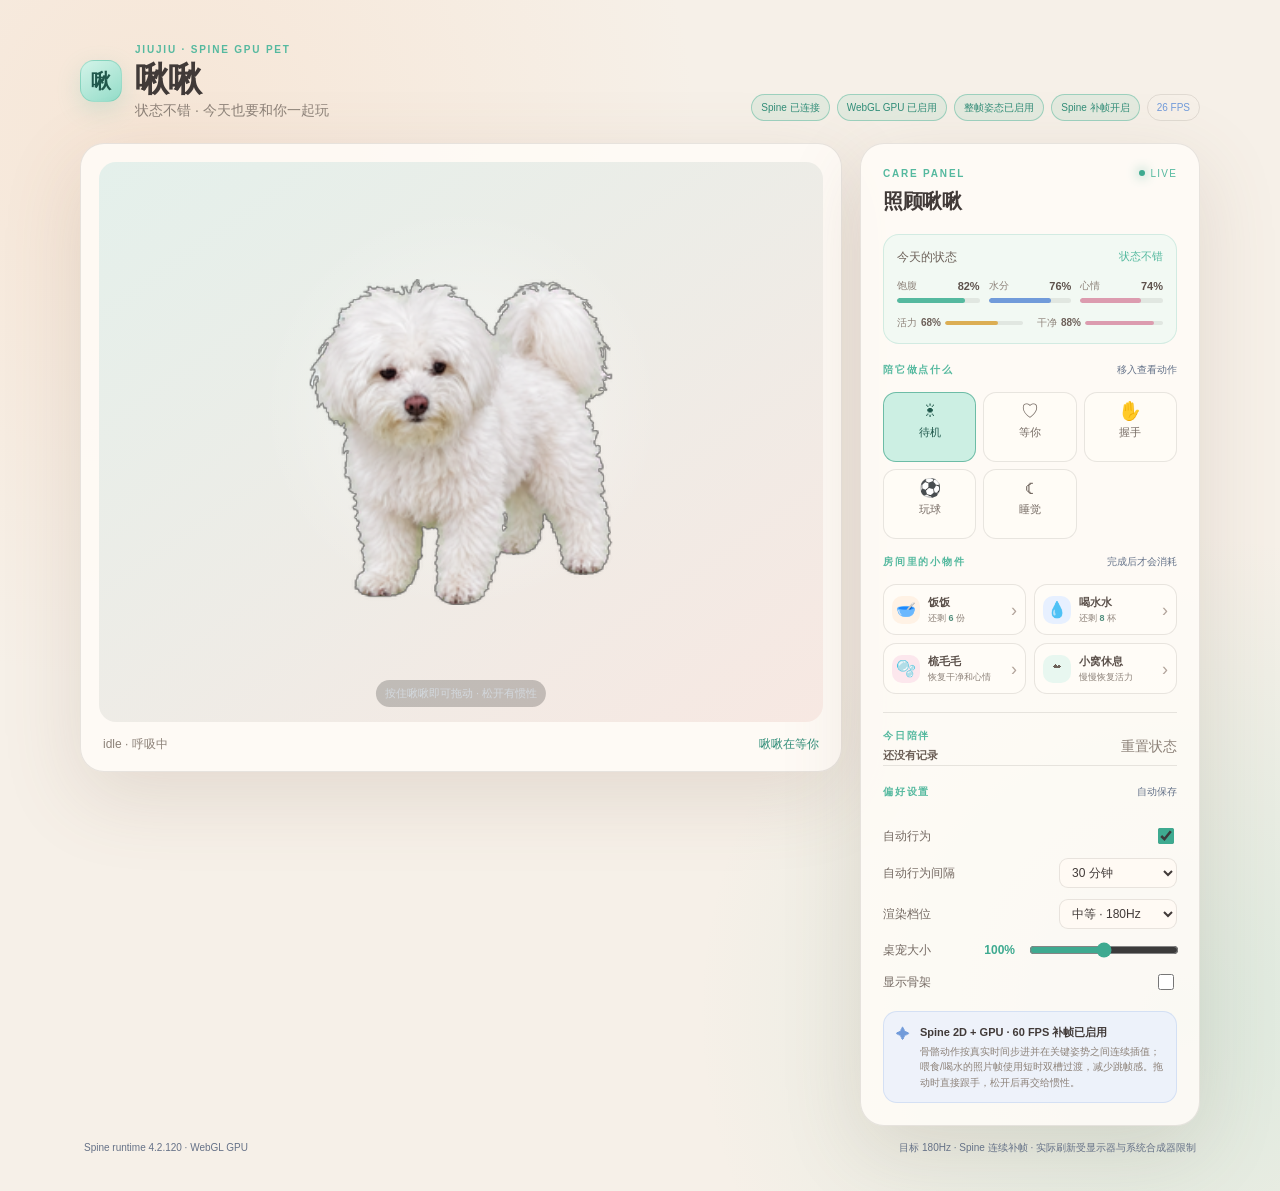
==== spine-poc/index.html @ 86e1b14f "初始提交：啾啾桌宠三端代码与资产 + 审计整改计划" ====
<!doctype html>
<html lang="zh-CN">
<head>
  <meta charset="utf-8">
  <meta name="viewport" content="width=device-width, initial-scale=1">
  <title>啾啾 · Spine 2D 桌宠</title>
  <link rel="icon" href="data:,">
  <link rel="stylesheet" href="app.css">
</head>
<body>
  <main class="shell" id="app-shell">
    <header class="topbar">
      <div class="brand-block" data-host-action="drag" title="按住拖动啾啾">
        <div class="brand-mark">啾</div>
        <div>
          <p class="eyebrow">JIUJIU · SPINE GPU PET</p>
          <h1>啾啾</h1>
          <p class="subtitle" id="mood-status">今天也要和你一起玩</p>
        </div>
      </div>
      <div class="topbar-right">
        <div class="telemetry" aria-live="polite">
          <span id="spine-status" class="pill pending">Spine 加载中</span>
          <span id="gpu-status" class="pill pending">GPU 检测中</span>
          <span id="rig-status" class="pill pending">分层骨骼检测中</span>
          <span id="interpolation-status" class="pill ok">Spine 补帧开启</span>
          <span id="fps-status" class="metric">-- FPS</span>
        </div>
        <div class="window-actions" aria-label="窗口控制">
          <button class="window-button panel-toggle" id="panel-toggle" title="打开照顾面板" aria-expanded="false">☰</button>
          <button class="window-button" data-host-action="minimize" title="最小化">−</button>
          <button class="window-button close" data-host-action="close" title="退出桌宠">×</button>
        </div>
      </div>
    </header>

    <section class="workspace">
      <div class="stage-card">
        <div class="stage-wrap" id="stage-wrap">
          <canvas id="stage" width="512" height="512" aria-label="啾啾 Spine GPU 动画画布"></canvas>
          <div id="pet-bubble" class="pet-bubble" aria-live="polite"></div>
          <div class="quick-actions" aria-label="快捷照顾">
            <button class="quick-action" data-action="petting" title="摸摸头"><span>♡</span><b>摸摸头</b></button>
            <button class="quick-action" data-action="feeding" title="喂饭饭"><span>🥣</span><b>饭饭</b></button>
            <button class="quick-action" data-action="drinking" title="喝水水"><span>💧</span><b>喝水水</b></button>
            <button class="quick-action" data-action="playing" title="玩球球"><span>⚽</span><b>玩球球</b></button>
            <button class="quick-action" data-action="rest" title="睡一会儿"><span>☁</span><b>休息</b></button>
          </div>
          <div id="loading" class="loading">正在加载啾啾…</div>
          <div id="error" class="error" hidden></div>
          <div id="toast" class="toast" aria-live="polite"></div>
          <div class="stage-hint">按住啾啾即可拖动 · 松开有惯性</div>
        </div>
        <div class="stage-caption">
          <span id="motion-status">idle · 呼吸中</span>
          <span id="drag-status">啾啾在等你</span>
        </div>
      </div>

      <aside class="control-card">
        <div class="control-head">
          <div>
            <p class="eyebrow">CARE PANEL</p>
            <h2>照顾啾啾</h2>
          </div>
          <div class="control-head-actions">
            <button class="panel-close" id="panel-close" type="button" title="返回桌宠" aria-label="返回桌宠"><span aria-hidden="true">←</span> 返回桌宠</button>
            <span class="live-dot">LIVE</span>
          </div>
        </div>

        <section class="status-panel" aria-label="啾啾状态">
          <div class="status-heading">
            <span>今天的状态</span>
            <span id="status-summary">状态不错</span>
          </div>
          <div class="status-grid">
            <div class="status-item" data-stat="hunger">
              <div class="status-label"><span>饱腹</span><strong id="hunger-value">82%</strong></div>
              <div class="progress"><i id="hunger-bar"></i></div>
            </div>
            <div class="status-item" data-stat="thirst">
              <div class="status-label"><span>水分</span><strong id="thirst-value">76%</strong></div>
              <div class="progress blue"><i id="thirst-bar"></i></div>
            </div>
              <div class="status-item" data-stat="happiness">
                <div class="status-label"><span>心情</span><strong id="happiness-value">74%</strong></div>
                <div class="progress pink"><i id="happiness-bar"></i></div>
              </div>
            </div>
            <div class="status-mini-line" aria-label="次要状态">
              <span>活力 <strong id="energy-value">68%</strong><i class="mini-progress"><b id="energy-bar"></b></i></span>
              <span>干净 <strong id="cleanliness-value">88%</strong><i class="mini-progress pink"><b id="cleanliness-bar"></b></i></span>
            </div>
        </section>

        <div class="section action-section">
          <div class="section-title-row">
            <p class="section-label">陪它做点什么</p>
            <span class="section-help">移入查看动作</span>
          </div>
          <div class="actions" role="group" aria-label="啾啾动作">
            <button class="action active" data-action="idle" data-animation="idle" data-loop="true"><span class="action-icon">☀</span><span>待机</span></button>
            <button class="action" data-action="waiting" data-animation="waiting" data-loop="true"><span class="action-icon">♡</span><span>等你</span></button>
            <button class="action" data-action="handshake" data-animation="handshake"><span class="action-icon">✋</span><span>握手</span></button>
            <button class="action" data-action="playing" data-animation="playing"><span class="action-icon">⚽</span><span>玩球</span></button>
            <button class="action" data-action="sleeping" data-animation="sleeping" data-loop="true"><span class="action-icon">☾</span><span>睡觉</span></button>
          </div>
        </div>

        <div class="care-tray" aria-label="照顾用品">
          <div class="section-title-row"><p class="section-label">房间里的小物件</p><span class="section-help">完成后才会消耗</span></div>
          <div class="care-items">
            <button class="care-item" data-action="feeding"><span class="care-item-icon">🥣</span><div><strong>饭饭</strong><small>还剩 <b id="food-count">6</b> 份</small></div><span class="care-item-arrow">›</span></button>
            <button class="care-item" data-action="drinking"><span class="care-item-icon">💧</span><div><strong>喝水水</strong><small>还剩 <b id="water-count">8</b> 杯</small></div><span class="care-item-arrow">›</span></button>
            <button class="care-item" data-action="cleaning"><span class="care-item-icon">🫧</span><div><strong>梳毛毛</strong><small>恢复干净和心情</small></div><span class="care-item-arrow">›</span></button>
            <button class="care-item" data-action="rest"><span class="care-item-icon">☁</span><div><strong>小窝休息</strong><small>慢慢恢复活力</small></div><span class="care-item-arrow">›</span></button>
          </div>
        </div>

        <div class="record-row">
          <div>
            <p class="section-label">今日陪伴</p>
            <strong id="today-record">还没有记录</strong>
          </div>
          <button class="text-button" id="reset-state">重置状态</button>
        </div>

        <div class="section settings">
          <div class="section-title-row"><p class="section-label">偏好设置</p><span class="section-help">自动保存</span></div>
          <label class="switch-row"><span>自动行为</span><input id="auto-toggle" type="checkbox" checked></label>
          <label class="switch-row"><span>自动行为间隔</span><select id="auto-interval"><option value="15">15 分钟</option><option value="30" selected>30 分钟</option><option value="60">60 分钟</option></select></label>
          <label class="switch-row"><span>渲染档位</span><select id="quality-select"><option value="60">节能 · 60Hz</option><option value="180" selected>中等 · 180Hz</option><option value="300">流畅 · 300Hz</option></select></label>
          <label class="scale-row" for="scale-range"><span>桌宠大小 <output id="scale-value" for="scale-range">100%</output></span><input id="scale-range" type="range" min="70" max="130" step="5" value="100"></label>
          <label class="switch-row"><span>显示骨架</span><input id="debug-toggle" type="checkbox"></label>
        </div>

        <div class="tech-note">
          <div class="note-icon">✦</div>
          <div><strong>Spine 2D + GPU · 60 FPS 补帧已启用</strong><p>骨骼动作按真实时间步进并在关键姿势之间连续插值；喂食/喝水的照片帧使用短时双槽过渡，减少跳帧感。拖动时直接跟手，松开后再交给惯性。</p></div>
        </div>
      </aside>
    </section>

    <footer>
      <span>Spine runtime 4.2.120 · WebGL GPU</span>
      <span id="quality-note">目标 180Hz · Spine 连续补帧 · 实际刷新受显示器与系统合成器限制</span>
    </footer>
  </main>

  <script src="vendor/spine-webgl-4.2.120.js"></script>
  <script src="app.js"></script>
</body>
</html>
---- spine-poc/app.css ----
:root {
  color-scheme: light;
  --bg: #f6f0e8;
  --panel: rgba(255, 252, 247, .86);
  --panel-solid: #fffaf4;
  --line: rgba(82, 73, 67, .13);
  --line-strong: rgba(82, 73, 67, .24);
  --muted: #8d8279;
  --text: #413a38;
  --accent: #55b99f;
  --accent-strong: #3eaa90;
  --blue: #719bda;
  --yellow: #dcae53;
  --pink: #dc9caf;
}

* { box-sizing: border-box; }
html, body { min-height: 100%; }
body {
  margin: 0;
  min-width: 960px;
  color: var(--text);
  font: 14px/1.5 "Segoe UI", "Microsoft YaHei", sans-serif;
  background:
    radial-gradient(circle at 12% 12%, rgba(247, 208, 177, .32), transparent 34rem),
    radial-gradient(circle at 92% 85%, rgba(116, 203, 177, .2), transparent 30rem),
    var(--bg);
}

button, select { font: inherit; }
button { -webkit-tap-highlight-color: transparent; }
button:focus-visible, select:focus-visible, input:focus-visible { outline: 2px solid var(--accent); outline-offset: 2px; }

.shell { width: min(1120px, calc(100vw - 64px)); margin: 0 auto; padding: 42px 0 22px; }
.topbar { display: flex; align-items: flex-end; justify-content: space-between; gap: 24px; margin-bottom: 22px; }
.brand-block { display: flex; align-items: center; gap: 13px; cursor: grab; user-select: none; }
.brand-block:active { cursor: grabbing; }
.brand-mark { display: grid; place-items: center; width: 42px; height: 42px; border: 1px solid rgba(85, 185, 159, .35); border-radius: 14px; color: #20584c; font-size: 20px; font-weight: 900; background: linear-gradient(145deg, #d4f4e9, #93dcc8); box-shadow: 0 8px 25px rgba(85, 185, 159, .2); }
.topbar-right { display: flex; align-items: flex-end; gap: 16px; }
.eyebrow, .section-label { margin: 0 0 5px; color: var(--accent); font-size: 10px; font-weight: 800; letter-spacing: .18em; }
h1, h2, p { margin-top: 0; }
h1 { margin: 0 0 2px; font-size: 34px; line-height: 1.05; letter-spacing: -.04em; }
h2 { margin: 0; font-size: 20px; letter-spacing: -.02em; }
.subtitle { margin: 0; color: var(--muted); }
.telemetry { display: flex; align-items: center; gap: 7px; white-space: nowrap; }
.pill, .metric { border: 1px solid var(--line); border-radius: 999px; padding: 5px 9px; font-size: 10px; }
.pill.pending { color: #8d8279; }
.pill.ok { color: #318e79; border-color: rgba(71, 177, 149, .45); background: rgba(91, 196, 165, .12); }
.pill.bad { color: #be5b69; border-color: rgba(211, 103, 119, .45); background: rgba(231, 146, 157, .12); }
.metric { color: var(--blue); }
.window-actions { display: none; gap: 5px; }
.panel-toggle { display: none; }
.window-button { display: grid; place-items: center; width: 30px; height: 30px; border: 1px solid var(--line); border-radius: 10px; color: #756a63; background: rgba(255, 252, 247, .7); cursor: pointer; }
.window-button:hover { border-color: var(--line-strong); color: var(--text); background: rgba(255,255,255,.11); }
.window-button.close:hover { border-color: rgba(255, 130, 147, .5); color: #ffd3da; background: rgba(255, 100, 120, .16); }

.workspace { display: grid; grid-template-columns: minmax(560px, 1fr) 340px; gap: 18px; align-items: start; }
.stage-card, .control-card { border: 1px solid var(--line); border-radius: 24px; background: var(--panel); box-shadow: 0 24px 80px rgba(123, 95, 72, .16); }
.stage-card { padding: 18px; }
.stage-wrap { position: relative; display: grid; place-items: center; min-height: 560px; overflow: hidden; border-radius: 17px; background: linear-gradient(145deg, #e4f0eb, #f7e8e2); }
.stage-wrap::after { content: ""; position: absolute; inset: 0; pointer-events: none; background: radial-gradient(circle at 50% 44%, rgba(255, 255, 255, .48), transparent 42%); }
canvas { position: relative; z-index: 1; width: min(512px, 100%); height: min(512px, 100%); touch-action: none; cursor: grab; }
canvas:active { cursor: grabbing; }
.loading, .error, .toast { position: absolute; z-index: 4; padding: 10px 14px; border: 1px solid var(--line); border-radius: 12px; background: rgba(255, 252, 247, .92); box-shadow: 0 12px 28px rgba(123, 95, 72, .12); }
.loading { color: var(--muted); }
.error { max-width: 80%; color: #be5b69; white-space: pre-wrap; }
.toast { right: 14px; bottom: 14px; max-width: calc(100% - 28px); color: #20584c; background: #d4f4e9; opacity: 0; transform: translateY(6px); transition: opacity .2s ease, transform .2s ease; pointer-events: none; }
.toast.visible { opacity: 1; transform: translateY(0); }
.stage-hint { position: absolute; z-index: 2; left: 50%; bottom: 15px; padding: 5px 9px; border-radius: 999px; color: rgba(219, 232, 244, .62); font-size: 11px; background: rgba(0, 0, 0, .2); transform: translateX(-50%); pointer-events: none; }
.stage-caption { display: flex; justify-content: space-between; gap: 12px; padding: 13px 4px 0; color: var(--muted); font-size: 12px; }
#drag-status { color: #318e79; }

.pet-bubble { position: absolute; z-index: 3; top: 34px; left: 50%; max-width: 74%; padding: 8px 13px; border: 1px solid rgba(85, 185, 159, .24); border-radius: 14px 14px 14px 4px; color: #5a514c; font-size: 11px; background: rgba(255, 252, 247, .9); box-shadow: 0 10px 26px rgba(123, 95, 72, .12); opacity: 0; transform: translate(-50%, 6px) scale(.96); transition: opacity .18s ease, transform .18s ease; pointer-events: none; }
.pet-bubble.visible { opacity: 1; transform: translate(-50%, 0) scale(1); }
.quick-actions { position: absolute; z-index: 3; bottom: 49px; left: 50%; display: flex; gap: 7px; opacity: 0; pointer-events: none; transform: translate(-50%, 10px); transition: opacity .18s ease, transform .18s ease; }
.stage-wrap:hover .quick-actions, .stage-wrap:focus-within .quick-actions { opacity: 1; pointer-events: auto; transform: translate(-50%, 0); }
.quick-action { display: grid; place-items: center; gap: 2px; min-width: 49px; padding: 7px 8px 6px; border: 1px solid rgba(82, 73, 67, .13); border-radius: 13px; color: #6e625b; background: rgba(255, 252, 247, .88); box-shadow: 0 8px 20px rgba(123, 95, 72, .12); cursor: pointer; transition: transform .16s ease, border-color .16s ease, background .16s ease, color .16s ease; }
.quick-action:hover { border-color: rgba(85, 185, 159, .5); color: #318e79; background: #f0fbf7; transform: translateY(-3px); }
.quick-action:active { transform: scale(.94); }
.quick-action span { font-size: 16px; line-height: 1; }
.quick-action b { font-size: 9px; font-weight: 700; white-space: nowrap; }

.control-card { padding: 22px; }
.control-head { display: flex; align-items: flex-start; justify-content: space-between; gap: 12px; margin-bottom: 18px; }
.control-head-actions { display: flex; align-items: center; gap: 10px; }
.panel-close { display: none; align-items: center; gap: 4px; padding: 5px 8px; border: 1px solid rgba(85, 185, 159, .28); border-radius: 9px; color: #318e79; font-size: 11px; white-space: nowrap; background: rgba(240, 251, 247, .82); cursor: pointer; transition: border-color .16s ease, background .16s ease, color .16s ease, transform .16s ease; }
.panel-close:hover { border-color: rgba(85, 185, 159, .58); color: #20584c; background: #e5f8f0; }
.panel-close:active { transform: scale(.96); }
.panel-close span { font-size: 15px; line-height: 1; }
.live-dot { color: var(--accent); font-size: 10px; letter-spacing: .12em; }
.live-dot::before { content: ""; display: inline-block; width: 6px; height: 6px; margin: 0 6px 1px 0; border-radius: 50%; background: var(--accent-strong); box-shadow: 0 0 12px var(--accent-strong); }
.status-panel { padding: 13px; border: 1px solid rgba(85, 185, 159, .2); border-radius: 16px; background: rgba(232, 249, 242, .58); }
.status-heading, .status-label, .section-title-row, .switch-row, .record-row { display: flex; align-items: center; justify-content: space-between; gap: 10px; }
.status-heading { margin-bottom: 12px; color: #6d625a; font-size: 12px; }
#status-summary { color: var(--accent); font-size: 11px; }
.status-grid { display: grid; grid-template-columns: repeat(3, 1fr); gap: 9px; }
.status-label { margin-bottom: 4px; color: var(--muted); font-size: 10px; }
.status-label strong { color: #5d514b; font-size: 11px; font-weight: 700; }
.progress { height: 5px; overflow: hidden; border-radius: 999px; background: rgba(82, 73, 67, .1); }
.progress i { display: block; width: 0; height: 100%; border-radius: inherit; background: var(--accent); transition: width .35s ease; }
.progress.blue i { background: var(--blue); }
.progress.yellow i { background: var(--yellow); }
.progress.pink i { background: var(--pink); }
.status-mini-line { display: flex; gap: 14px; margin-top: 12px; color: var(--muted); font-size: 10px; }
.status-mini-line > span { display: flex; align-items: center; gap: 4px; flex: 1; }
.status-mini-line strong { color: #6c5f58; font-size: 10px; }
.mini-progress { display: block; flex: 1; height: 4px; overflow: hidden; border-radius: 999px; background: rgba(82, 73, 67, .1); }
.mini-progress b { display: block; width: 0; height: 100%; border-radius: inherit; background: var(--yellow); transition: width .35s ease; }
.mini-progress.pink b { background: var(--pink); }
.section { padding: 18px 0 0; }
.section-title-row { align-items: baseline; margin-bottom: 10px; }
.section-help { color: #647289; font-size: 10px; }
.actions { display: grid; grid-template-columns: repeat(3, 1fr); gap: 7px; }
.action { position: relative; display: flex; flex-direction: column; align-items: center; gap: 4px; min-height: 70px; padding: 9px 5px; border: 1px solid var(--line); border-radius: 13px; color: #756a63; background: rgba(255, 252, 247, .72); cursor: pointer; transition: transform .16s ease, border-color .16s ease, background .16s ease, color .16s ease; }
.action:hover { border-color: rgba(85,185,159,.52); color: var(--text); background: #f0fbf7; transform: translateY(-2px); }
.action:active, .care-button:active, .text-button:active, .window-button:active { transform: scale(.96); }
.action.active { border-color: rgba(72, 169, 143, .72); color: #20584c; background: #ccefe3; }
.action-icon { font-size: 18px; line-height: 1; }
.action span:last-of-type { font-size: 11px; }
.action em { position: absolute; top: 5px; right: 6px; color: var(--muted); font-size: 9px; font-style: normal; }
.action.active em { color: #237264; }
.care-tray { padding-top: 15px; }
.care-items { display: grid; grid-template-columns: 1fr 1fr; gap: 8px; }
.care-item { display: flex; align-items: center; gap: 8px; min-width: 0; padding: 9px 8px; border: 1px solid var(--line); border-radius: 13px; color: #6d625a; text-align: left; background: rgba(255, 252, 247, .74); cursor: pointer; transition: transform .16s ease, border-color .16s ease, background .16s ease; }
.care-item:hover { border-color: rgba(85,185,159,.46); background: #f0fbf7; transform: translateY(-1px); }
.care-item:active { transform: scale(.97); }
.care-item-icon { flex: 0 0 auto; display: grid; place-items: center; width: 28px; height: 28px; border-radius: 10px; background: #fff2e5; font-size: 16px; }
.care-item:nth-child(2) .care-item-icon { background: #e7f0ff; }
.care-item:nth-child(3) .care-item-icon { background: #fce7ed; }
.care-item:nth-child(4) .care-item-icon { background: #e8f7f0; }
.care-item strong, .care-item small { display: block; }
.care-item strong { color: #5b504a; font-size: 11px; }
.care-item small { margin-top: 1px; color: var(--muted); font-size: 9px; white-space: nowrap; }
.care-item small b { color: #518e7d; font-weight: 700; }
.care-item-arrow { margin-left: auto; color: #b2a49b; font-size: 18px; line-height: 1; }
.record-row { margin-top: 18px; padding-top: 15px; border-top: 1px solid var(--line); }
.record-row .section-label { margin-bottom: 1px; }
.record-row strong { color: #6b5e56; font-size: 11px; font-weight: 600; }
.text-button { padding: 5px 0; border: 0; color: var(--muted); background: none; cursor: pointer; }
.text-button:hover { color: #318e79; }
.settings { display: grid; gap: 11px; border-top: 1px solid var(--line); }
.switch-row { color: #756a63; font-size: 12px; }
select { min-width: 118px; padding: 6px 8px; border: 1px solid var(--line); border-radius: 9px; color: var(--text); background: var(--panel-solid); cursor: pointer; }
input[type="checkbox"] { width: 16px; height: 16px; accent-color: var(--accent-strong); }
.scale-row { display: grid; grid-template-columns: 1fr 150px; align-items: center; gap: 12px; color: #756a63; font-size: 12px; }
.scale-row span { display: flex; justify-content: space-between; gap: 8px; }
.scale-row output { color: var(--accent-strong); font-variant-numeric: tabular-nums; font-weight: 700; }
input[type="range"] { width: 100%; accent-color: var(--accent-strong); cursor: pointer; }
.tech-note { display: flex; gap: 10px; margin-top: 18px; padding: 12px; border: 1px solid rgba(113, 155, 218, .2); border-radius: 14px; background: rgba(228, 237, 255, .58); }
.note-icon { color: var(--blue); }
.tech-note strong { display: block; margin-bottom: 3px; font-size: 11px; }
.tech-note p { margin: 0; color: var(--muted); font-size: 10px; line-height: 1.55; }
footer { display: flex; justify-content: space-between; gap: 20px; padding: 14px 4px; color: #657187; font-size: 10px; }

body.desktop-mode { min-width: 0; overflow: hidden; background: transparent; }
.desktop-mode .shell { width: 100%; min-height: 100vh; padding: 8px; }
.desktop-mode .topbar { position: absolute; z-index: 5; inset: 8px 8px auto; align-items: center; margin-bottom: 0; pointer-events: none; }
.desktop-mode .brand-block, .desktop-mode .subtitle, .desktop-mode .telemetry { display: none; }
.desktop-mode .topbar-right { width: 100%; justify-content: flex-end; align-items: center; }
.desktop-mode .window-actions { display: flex; opacity: 0; pointer-events: none; transition: opacity .16s ease; }
.desktop-mode.pet-hover .window-actions, .desktop-mode .window-actions:focus-within { opacity: 1; pointer-events: auto; }
.desktop-mode .panel-toggle { display: grid; }
.desktop-mode .workspace { display: block; }
.desktop-mode .stage-card { border: 0; background: transparent; box-shadow: none; padding: 0; }
.desktop-mode .stage-wrap { min-height: 390px; border-radius: 22px; background: transparent; }
.desktop-mode .stage-wrap::after { display: none; }
.desktop-mode canvas { width: min(360px, 100%); height: auto; }
.desktop-mode .stage-hint, .desktop-mode .stage-caption { display: none; }
.desktop-mode .control-card { position: absolute; z-index: 4; right: 8px; bottom: 8px; left: 8px; max-height: calc(100vh - 24px); overflow: auto; border-color: rgba(255, 255, 255, .62); background: rgba(255, 252, 247, .92); box-shadow: 0 18px 55px rgba(123, 95, 72, .24); opacity: 0; pointer-events: none; transform: translateY(12px) scale(.98); transform-origin: bottom center; transition: opacity .2s ease, transform .2s ease; }
.desktop-mode .panel-close { display: inline-flex; }
.desktop-mode.panel-open .control-card, .desktop-mode .control-card:focus-within { opacity: 1; pointer-events: auto; transform: translateY(0) scale(1); }
.desktop-mode .tech-note, .desktop-mode footer { display: none; }

@media (max-width: 1000px) {
  body { min-width: 0; }
  .shell { width: calc(100vw - 32px); padding-top: 24px; }
  .topbar { align-items: flex-start; flex-direction: column; gap: 14px; }
  .topbar-right { width: 100%; justify-content: space-between; align-items: center; }
  .workspace { grid-template-columns: 1fr; }
  .stage-wrap { min-height: 0; }
  footer { flex-direction: column; gap: 4px; }
}

@media (prefers-reduced-motion: reduce) {
  *, *::before, *::after { scroll-behavior: auto !important; transition-duration: .01ms !important; animation-duration: .01ms !important; animation-iteration-count: 1 !important; }
}

/* Android's overlay window has no hover state, so its compact controls stay usable. */
body.mobile-mode .topbar { pointer-events: auto; }
body.mobile-mode .window-actions { display: flex; opacity: 1; pointer-events: auto; }
body.mobile-mode .window-button { color: #5c514a; background: rgba(255, 252, 247, .94); }
body.mobile-mode .window-button.close:hover { color: #be5b69; background: rgba(255, 235, 239, .96); }
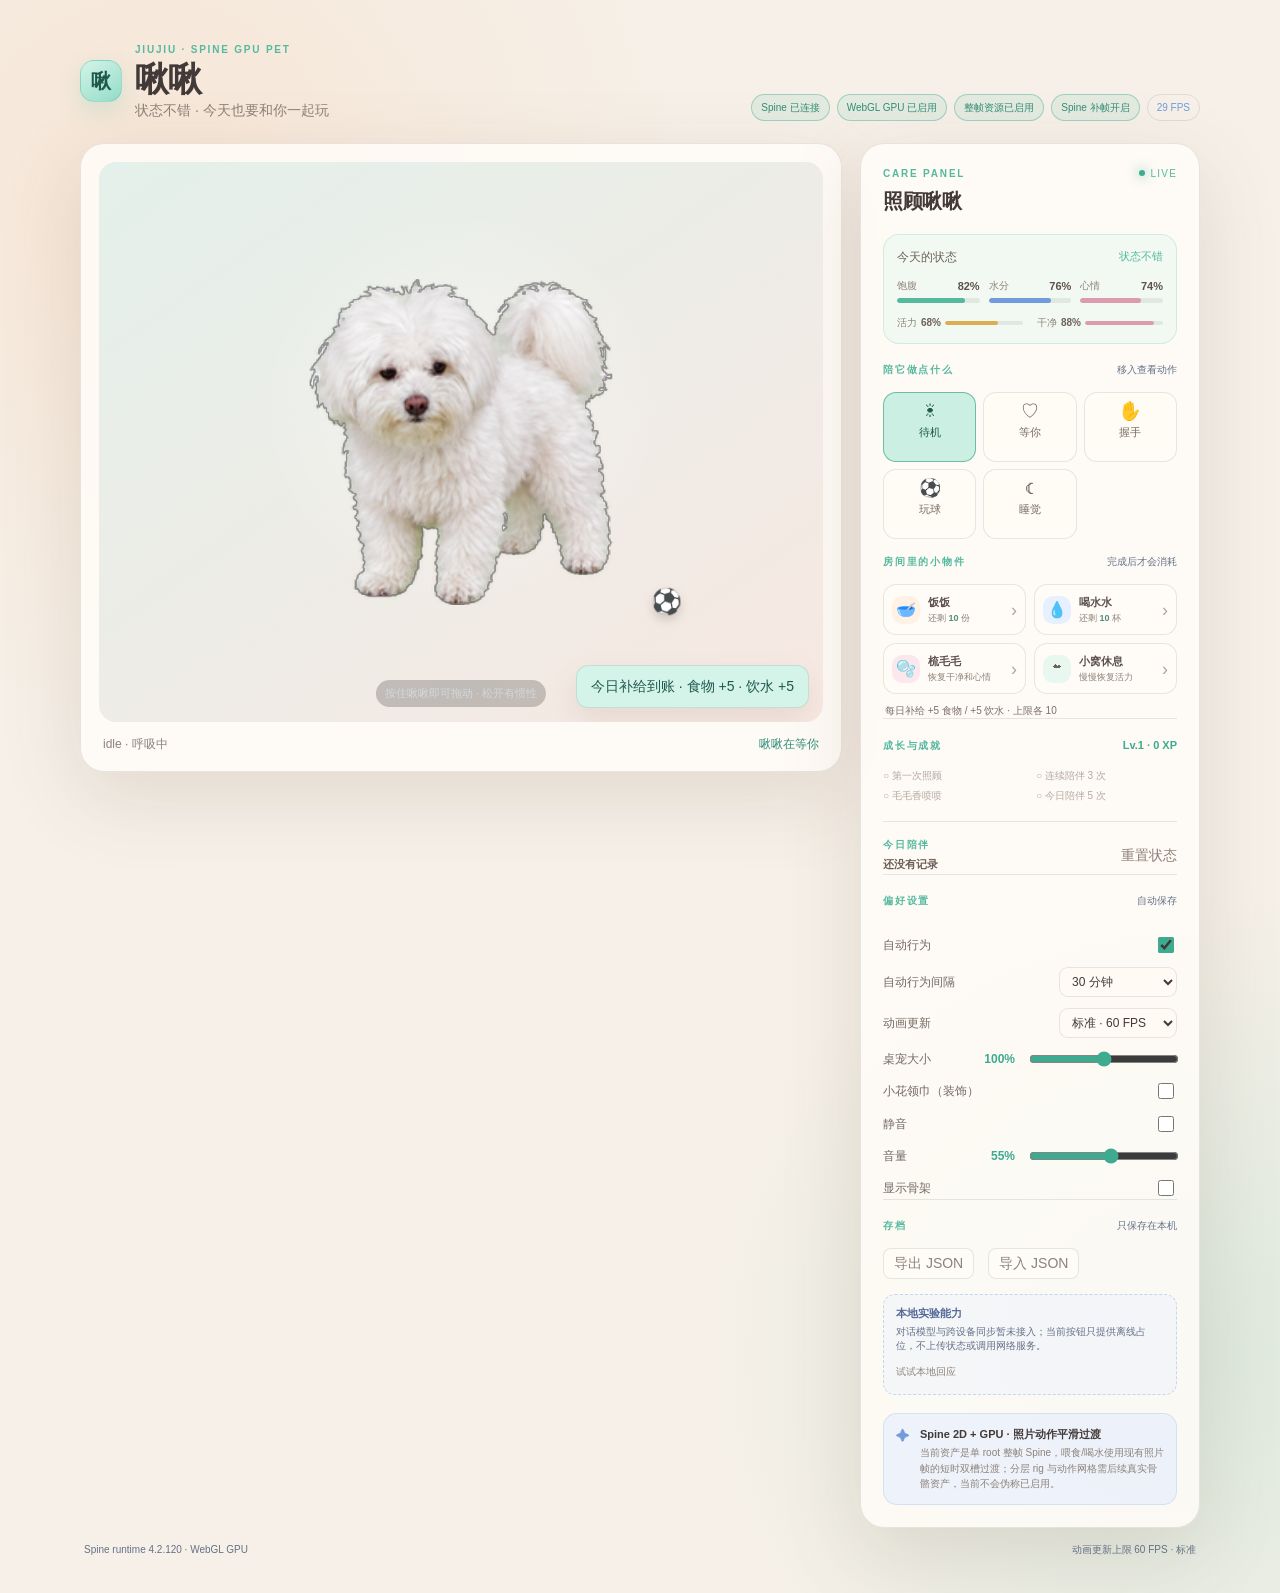
==== commit 79ae5b6e: "完成啾啾桌宠整改与跨端同步" ====
--- a/spine-poc/index.html
+++ b/spine-poc/index.html
@@ -38,6 +38,9 @@
       <div class="stage-card">
         <div class="stage-wrap" id="stage-wrap">
           <canvas id="stage" width="512" height="512" aria-label="啾啾 Spine GPU 动画画布"></canvas>
+          <div id="dirt-overlay" class="care-overlay dirt-overlay" role="status" aria-label="啾啾身上有一点灰尘" hidden>·　✦　·</div>
+          <div id="equipment-overlay" class="care-overlay equipment-overlay" role="status" aria-label="已装备小花领巾" hidden>🎀</div>
+          <button id="play-ball" class="play-ball" type="button" aria-label="拖住小球和啾啾玩">⚽</button>
           <div id="pet-bubble" class="pet-bubble" aria-live="polite"></div>
           <div class="quick-actions" aria-label="快捷照顾">
             <button class="quick-action" data-action="petting" title="摸摸头"><span>♡</span><b>摸摸头</b></button>
@@ -116,6 +119,12 @@
             <button class="care-item" data-action="cleaning"><span class="care-item-icon">🫧</span><div><strong>梳毛毛</strong><small>恢复干净和心情</small></div><span class="care-item-arrow">›</span></button>
             <button class="care-item" data-action="rest"><span class="care-item-icon">☁</span><div><strong>小窝休息</strong><small>慢慢恢复活力</small></div><span class="care-item-arrow">›</span></button>
           </div>
+          <p id="inventory-feedback" class="inventory-feedback">每日补给 +5 食物 / +5 饮水 · 上限各 10</p>
+        </div>
+
+        <div class="section growth-section">
+          <div class="section-title-row"><p class="section-label">成长与成就</p><strong id="growth-status">Lv.1 · 0 XP</strong></div>
+          <ul id="achievement-list" class="achievement-list" aria-label="成就列表"></ul>
         </div>
 
         <div class="record-row">
@@ -130,23 +139,46 @@
           <div class="section-title-row"><p class="section-label">偏好设置</p><span class="section-help">自动保存</span></div>
           <label class="switch-row"><span>自动行为</span><input id="auto-toggle" type="checkbox" checked></label>
           <label class="switch-row"><span>自动行为间隔</span><select id="auto-interval"><option value="15">15 分钟</option><option value="30" selected>30 分钟</option><option value="60">60 分钟</option></select></label>
-          <label class="switch-row"><span>渲染档位</span><select id="quality-select"><option value="60">节能 · 60Hz</option><option value="180" selected>中等 · 180Hz</option><option value="300">流畅 · 300Hz</option></select></label>
+          <label class="switch-row"><span>动画更新</span><select id="quality-select"><option value="30">节能 · 30 FPS</option><option value="60" selected>标准 · 60 FPS</option><option value="90">流畅 · 90 FPS</option></select></label>
           <label class="scale-row" for="scale-range"><span>桌宠大小 <output id="scale-value" for="scale-range">100%</output></span><input id="scale-range" type="range" min="70" max="130" step="5" value="100"></label>
+          <label class="switch-row"><span>小花领巾（装饰）</span><input id="equipment-toggle" type="checkbox"></label>
+          <label class="switch-row"><span>静音</span><input id="mute-toggle" type="checkbox"></label>
+          <label class="scale-row" for="volume-range"><span>音量 <output id="volume-value" for="volume-range">55%</output></span><input id="volume-range" type="range" min="0" max="100" step="5" value="55"></label>
           <label class="switch-row"><span>显示骨架</span><input id="debug-toggle" type="checkbox"></label>
         </div>
 
-        <div class="tech-note">
-          <div class="note-icon">✦</div>
-          <div><strong>Spine 2D + GPU · 60 FPS 补帧已启用</strong><p>骨骼动作按真实时间步进并在关键姿势之间连续插值；喂食/喝水的照片帧使用短时双槽过渡，减少跳帧感。拖动时直接跟手，松开后再交给惯性。</p></div>
+        <div class="section archive-section">
+          <div class="section-title-row"><p class="section-label">存档</p><span class="section-help">只保存在本机</span></div>
+          <div class="archive-actions"><button class="text-button archive-button" id="export-state" type="button">导出 JSON</button><button class="text-button archive-button" id="import-state" type="button">导入 JSON</button></div>
+          <input id="import-file" type="file" accept="application/json,.json" hidden>
+        </div>
+
+        <div class="local-only-note">
+          <strong>本地实验能力</strong>
+          <p>对话模型与跨设备同步暂未接入；当前按钮只提供离线占位，不上传状态或调用网络服务。</p>
+          <button class="text-button" id="llm-placeholder" type="button">试试本地回应</button>
+        </div>
+
+          <div class="tech-note">
+           <div class="note-icon">✦</div>
+           <div><strong>Spine 2D + GPU · 照片动作平滑过渡</strong><p>当前资产是单 root 整帧 Spine，喂食/喝水使用现有照片帧的短时双槽过渡；分层 rig 与动作网格需后续真实骨骼资产，当前不会伪称已启用。</p></div>
         </div>
       </aside>
     </section>
 
     <footer>
       <span>Spine runtime 4.2.120 · WebGL GPU</span>
-      <span id="quality-note">目标 180Hz · Spine 连续补帧 · 实际刷新受显示器与系统合成器限制</span>
+      <span id="quality-note">动画更新上限 60 FPS · 标准</span>
     </footer>
   </main>
+
+  <div id="context-menu" class="context-menu" role="menu" aria-label="啾啾快捷菜单" hidden>
+    <button type="button" role="menuitem" data-context-action="feeding">🥣 喂食</button>
+    <button type="button" role="menuitem" data-context-action="drinking">💧 喝水</button>
+    <button type="button" role="menuitem" data-context-action="cleaning">🫧 梳毛</button>
+    <button type="button" role="menuitem" data-context-action="sleeping">☾ 睡觉</button>
+    <button type="button" role="menuitem" data-context-action="close">× 退出</button>
+  </div>
 
   <script src="vendor/spine-webgl-4.2.120.js"></script>
   <script src="app.js"></script>
--- a/spine-poc/app.css
+++ b/spine-poc/app.css
@@ -30,6 +30,7 @@
 button, select { font: inherit; }
 button { -webkit-tap-highlight-color: transparent; }
 button:focus-visible, select:focus-visible, input:focus-visible { outline: 2px solid var(--accent); outline-offset: 2px; }
+.sr-only { position: absolute; width: 1px; height: 1px; padding: 0; margin: -1px; overflow: hidden; clip: rect(0, 0, 0, 0); white-space: nowrap; border: 0; }
 
 .shell { width: min(1120px, calc(100vw - 64px)); margin: 0 auto; padding: 42px 0 22px; }
 .topbar { display: flex; align-items: flex-end; justify-content: space-between; gap: 24px; margin-bottom: 22px; }
@@ -61,6 +62,14 @@
 .stage-wrap::after { content: ""; position: absolute; inset: 0; pointer-events: none; background: radial-gradient(circle at 50% 44%, rgba(255, 255, 255, .48), transparent 42%); }
 canvas { position: relative; z-index: 1; width: min(512px, 100%); height: min(512px, 100%); touch-action: none; cursor: grab; }
 canvas:active { cursor: grabbing; }
+.care-overlay { position: absolute; z-index: 2; pointer-events: none; user-select: none; }
+.dirt-overlay { top: 48%; left: 50%; color: #8f806f; font-size: 25px; letter-spacing: .12em; text-shadow: 0 1px 0 rgba(255,255,255,.7); transform: translate(-50%, -50%) rotate(-12deg); }
+.equipment-overlay { top: 42%; left: 50%; font-size: 28px; transform: translate(-50%, -50%); filter: drop-shadow(0 3px 2px rgba(80, 50, 30, .2)); }
+.play-ball { position: absolute; z-index: 3; right: 19%; bottom: 18%; display: grid; place-items: center; width: 38px; height: 38px; padding: 0; border: 0; border-radius: 50%; font-size: 25px; background: transparent; cursor: grab; filter: drop-shadow(0 5px 5px rgba(70, 50, 40, .18)); touch-action: none; transition: transform .18s ease, opacity .18s ease; }
+.play-ball:hover { transform: scale(1.12) rotate(-8deg); }
+.play-ball:active { cursor: grabbing; transform: scale(.96); }
+.play-ball.thrown { animation: ball-return .8s ease both; }
+@keyframes ball-return { 50% { transform: translate(-90px, -75px) rotate(180deg) scale(.8); } 100% { transform: translate(0, 0) rotate(360deg); } }
 .loading, .error, .toast { position: absolute; z-index: 4; padding: 10px 14px; border: 1px solid var(--line); border-radius: 12px; background: rgba(255, 252, 247, .92); box-shadow: 0 12px 28px rgba(123, 95, 72, .12); }
 .loading { color: var(--muted); }
 .error { max-width: 80%; color: #be5b69; white-space: pre-wrap; }
@@ -133,11 +142,24 @@
 .care-item small { margin-top: 1px; color: var(--muted); font-size: 9px; white-space: nowrap; }
 .care-item small b { color: #518e7d; font-weight: 700; }
 .care-item-arrow { margin-left: auto; color: #b2a49b; font-size: 18px; line-height: 1; }
+.inventory-feedback { margin: 9px 2px 0; color: #7c7068; font-size: 10px; }
+.growth-section { border-top: 1px solid var(--line); }
+.growth-section .section-title-row strong { color: var(--accent-strong); font-size: 11px; }
+.achievement-list { display: grid; grid-template-columns: 1fr 1fr; gap: 5px 12px; margin: 0; padding: 0; list-style: none; color: var(--muted); font-size: 10px; }
+.achievement-list .earned { color: #318e79; font-weight: 700; }
+.achievement-list .locked { color: #b4a9a0; }
 .record-row { margin-top: 18px; padding-top: 15px; border-top: 1px solid var(--line); }
 .record-row .section-label { margin-bottom: 1px; }
 .record-row strong { color: #6b5e56; font-size: 11px; font-weight: 600; }
 .text-button { padding: 5px 0; border: 0; color: var(--muted); background: none; cursor: pointer; }
 .text-button:hover { color: #318e79; }
+.archive-section { border-top: 1px solid var(--line); }
+.archive-actions { display: flex; gap: 14px; }
+.archive-button { padding: 4px 10px; border: 1px solid var(--line); border-radius: 8px; background: rgba(255, 252, 247, .72); }
+.local-only-note { margin-top: 15px; padding: 10px 12px; border: 1px dashed rgba(113, 155, 218, .35); border-radius: 12px; color: #657187; background: rgba(228, 237, 255, .35); }
+.local-only-note strong { display: block; margin-bottom: 3px; color: #536a99; font-size: 11px; }
+.local-only-note p { margin: 0 0 5px; font-size: 10px; line-height: 1.45; }
+.local-only-note .text-button { font-size: 10px; }
 .settings { display: grid; gap: 11px; border-top: 1px solid var(--line); }
 .switch-row { color: #756a63; font-size: 12px; }
 select { min-width: 118px; padding: 6px 8px; border: 1px solid var(--line); border-radius: 9px; color: var(--text); background: var(--panel-solid); cursor: pointer; }
@@ -151,6 +173,12 @@
 .tech-note strong { display: block; margin-bottom: 3px; font-size: 11px; }
 .tech-note p { margin: 0; color: var(--muted); font-size: 10px; line-height: 1.55; }
 footer { display: flex; justify-content: space-between; gap: 20px; padding: 14px 4px; color: #657187; font-size: 10px; }
+.context-menu { position: fixed; z-index: 20; display: grid; min-width: 146px; padding: 5px; border: 1px solid var(--line-strong); border-radius: 12px; background: rgba(255, 252, 247, .98); box-shadow: 0 14px 35px rgba(70, 54, 45, .2); }
+.context-menu[hidden] { display: none; }
+.context-menu button { padding: 8px 10px; border: 0; border-radius: 8px; color: var(--text); text-align: left; background: transparent; cursor: pointer; }
+.context-menu button:hover, .context-menu button:focus-visible { color: #20584c; background: #e5f8f0; outline: 0; }
+body.host-paused .stage-wrap, body.host-locked .stage-wrap { filter: saturate(.72); }
+body.pet-dirty .dirt-overlay { display: block; }
 
 body.desktop-mode { min-width: 0; overflow: hidden; background: transparent; }
 .desktop-mode .shell { width: 100%; min-height: 100vh; padding: 8px; }
@@ -165,6 +193,7 @@
 .desktop-mode .stage-wrap { min-height: 390px; border-radius: 22px; background: transparent; }
 .desktop-mode .stage-wrap::after { display: none; }
 .desktop-mode canvas { width: min(360px, 100%); height: auto; }
+.desktop-mode .play-ball { right: 15%; bottom: 17%; }
 .desktop-mode .stage-hint, .desktop-mode .stage-caption { display: none; }
 .desktop-mode .control-card { position: absolute; z-index: 4; right: 8px; bottom: 8px; left: 8px; max-height: calc(100vh - 24px); overflow: auto; border-color: rgba(255, 255, 255, .62); background: rgba(255, 252, 247, .92); box-shadow: 0 18px 55px rgba(123, 95, 72, .24); opacity: 0; pointer-events: none; transform: translateY(12px) scale(.98); transform-origin: bottom center; transition: opacity .2s ease, transform .2s ease; }
 .desktop-mode .panel-close { display: inline-flex; }
@@ -190,3 +219,4 @@
 body.mobile-mode .window-actions { display: flex; opacity: 1; pointer-events: auto; }
 body.mobile-mode .window-button { color: #5c514a; background: rgba(255, 252, 247, .94); }
 body.mobile-mode .window-button.close:hover { color: #be5b69; background: rgba(255, 235, 239, .96); }
+body.mobile-mode .context-menu { position: fixed; }
